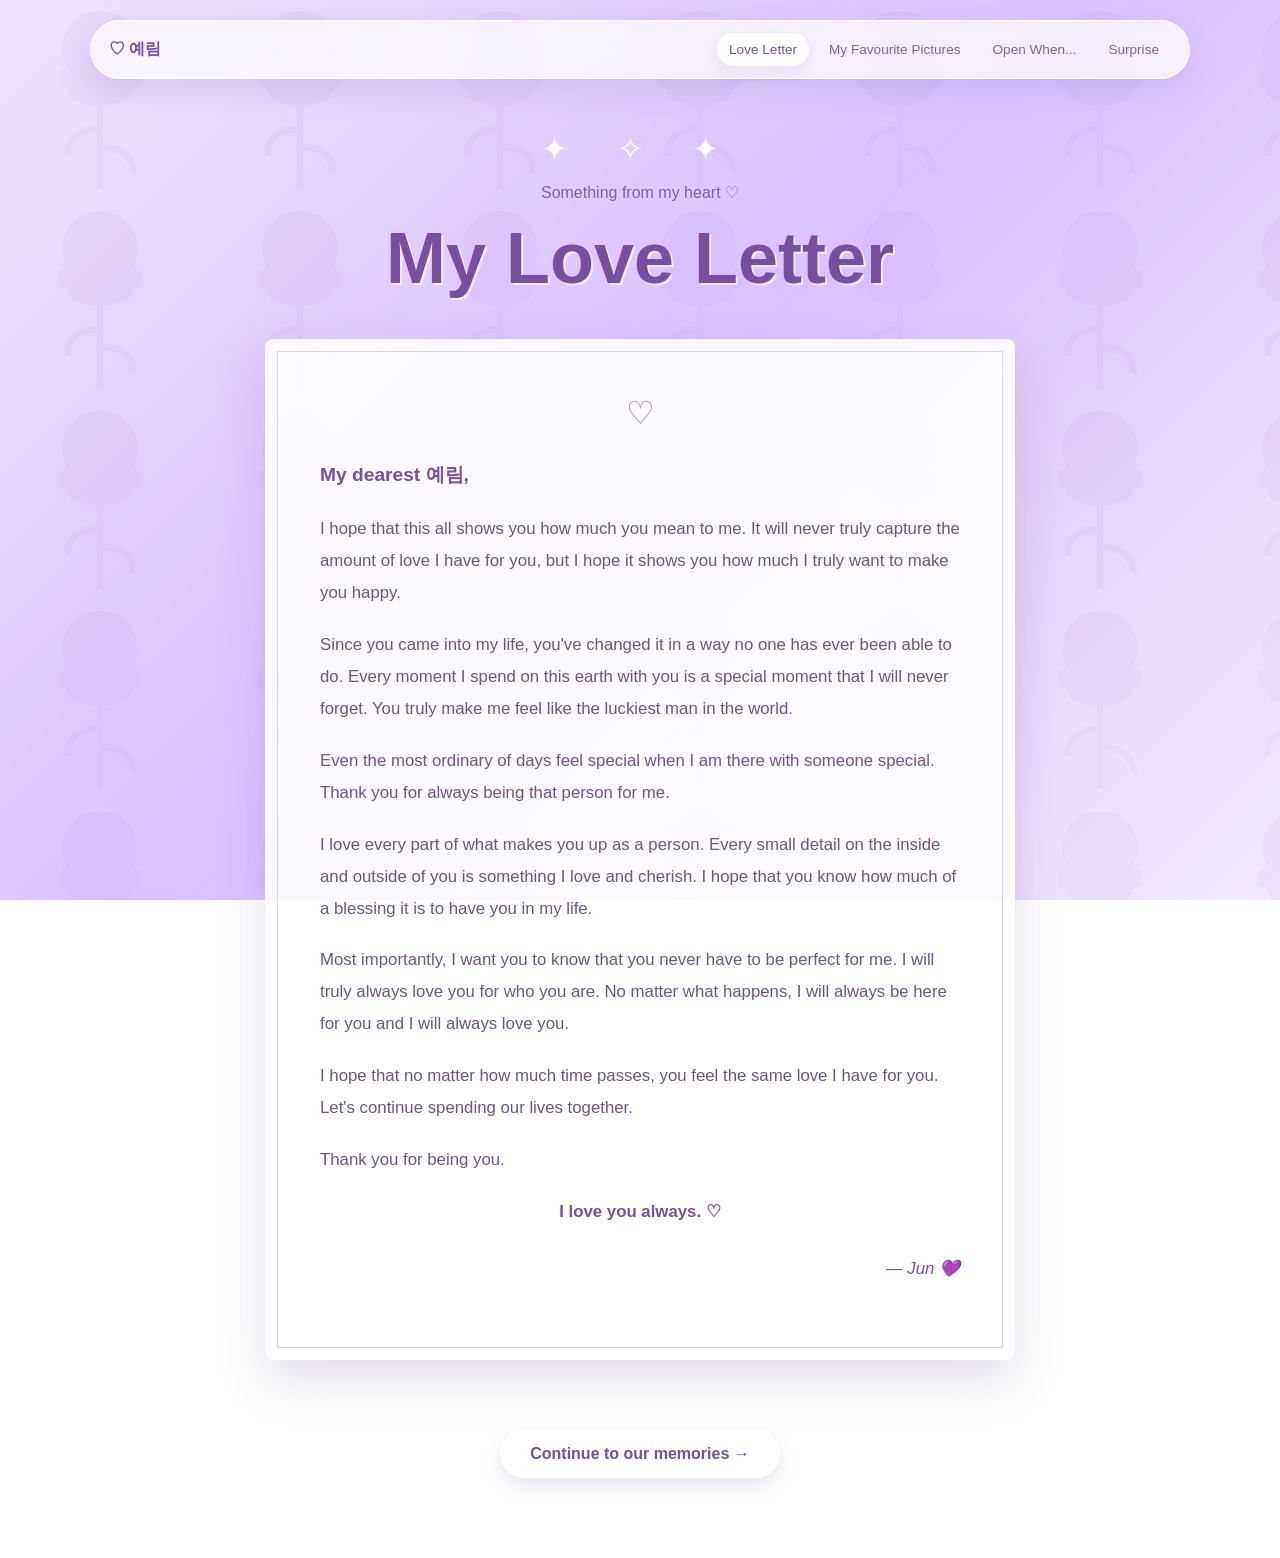
==== love-letter.html @ 1d1c4e1c "Add files via upload" ====
<!DOCTYPE html>
<html lang="en">

<head>
    <meta charset="UTF-8">
    <meta name="viewport" content="width=device-width, initial-scale=1.0">

    <title>Love Letter 💌</title>

    <link rel="stylesheet" href="style.css">
</head>

<body>

    <div class="floating-hearts">
        <span>♡</span>
        <span>♡</span>
        <span>♡</span>
        <span>♡</span>
        <span>♡</span>
        <span>♡</span>
    </div>

    <nav class="navbar">

        <a href="index.html" class="nav-logo">♡ 예림</a>

        <div class="nav-links">
            <a href="love-letter.html" class="active">Love Letter</a>
            <a href="pictures.html">My Favourite Pictures</a>
            <a href="open-when.html">Open When...</a>
            <a href="surprise.html">Surprise</a>
        </div>

    </nav>

    <main class="page">

        <div class="sparkles page-sparkles">✦ ✧ ✦</div>

        <p class="small-text">Something from my heart ♡</p>

        <h2>My Love Letter</h2>

        <div class="letter">

            <div class="letter-decoration">♡</div>

            <p class="letter-greeting">
                My dearest 예림,
            </p>

            <p>
                I hope that this all shows you how much you mean to me.
                It will never truly capture the amount of love I have for you,
                but I hope it shows you how much I truly want to make you happy.
            </p>

            <p>
                Since you came into my life, you've changed it in a way
                no one has ever been able to do. Every moment I spend on this 
                earth with you is a special moment that I will never forget. 
                You truly make me feel like the luckiest man in the world.
            </p>

            <p>
                Even the most ordinary of days feel special when I am there with someone special.
                Thank you for always being that person for me. 
            </p>

            <p>
                I love every part of what makes you up as a person.
                Every small detail on the inside and outside of you is something I love and cherish.
                I hope that you know how much of a blessing it is to have you in my life.

            <p>
                Most importantly, I want you to know that you never
                have to be perfect for me. I will truly always love you for who you are.
                No matter what happens, I will always be here for you and I will always love you.
                <strong></strong>
            </p>

            <p>
                I hope that no matter how much time passes, you feel 
                the same love I have for you. Let's continue spending our lives together.
            </p>

            <p>
                Thank you for being you.
            </p>

            <p class="letter-ending">
                I love you always. ♡
            </p>

            <p class="signature">
                — Jun 💜
            </p>

        </div>

        <a href="pictures.html" class="main-button">
            Continue to our memories →
        </a>

    </main>

    <script src="script.js"></script>

</body>
</html>
---- style.css ----
/* =========================================================
   GENERAL
========================================================= */

* {
    margin: 0;
    padding: 0;
    box-sizing: border-box;
}

html {
    scroll-behavior: smooth;
}

body {
    min-height: 100vh;

    font-family: "Arial", sans-serif;

    background:
        linear-gradient(
            135deg,
            #eee2ff,
            #d9c2ff,
            #f3e9ff
        );

    background-attachment: fixed;

    color: #5c4378;

    overflow-x: hidden;
}


/* =========================================================
   TULIP BACKGROUND PATTERN
========================================================= */

body::before {
    content: "";

    position: fixed;

    inset: 0;

    z-index: 0;

    pointer-events: none;

    opacity: 0.07;

    background-image: url("data:image/svg+xml,%3Csvg xmlns='http://www.w3.org/2000/svg' width='60' height='90' viewBox='0 0 60 90'%3E%3Cpath d='M30 5 C15 5 10 20 15 30 C10 32 8 40 15 40 C15 50 45 50 45 40 C52 40 50 32 45 30 C50 20 45 5 30 5 Z' fill='%23a980c5'/%3E%3Cline x1='30' y1='40' x2='30' y2='85' stroke='%23a980c5' stroke-width='3'/%3E%3Cpath d='M30 58 C20 58 15 63 15 70' stroke='%23a980c5' stroke-width='3' fill='none'/%3E%3Cpath d='M30 66 C40 66 45 71 45 78' stroke='%23a980c5' stroke-width='3' fill='none'/%3E%3C/svg%3E");

    background-repeat: repeat;

    background-size: 200px 200px;
}


/* =========================================================
   PAGE TRANSITIONS
========================================================= */

/* Fade in every top-level element except the navbar, so the
   nav bar stays visible the whole time */
body > *:not(.navbar) {
    opacity: 0;
    animation: fadeIn 0.5s ease forwards;
}

body.fade-out > *:not(.navbar) {
    animation: fadeOut 0.4s ease forwards;
}

@keyframes fadeIn {
    from { opacity: 0; }
    to { opacity: 1; }
}

@keyframes fadeOut {
    from { opacity: 1; }
    to { opacity: 0; }
}


/* =========================================================
   TYPOGRAPHY
========================================================= */

h1,
h2,
h3,
p {
    position: relative;
    z-index: 2;
}

h1 {
    font-size: clamp(3rem, 10vw, 6rem);

    color: #76509c;

    margin-bottom: 20px;

    text-shadow:
        3px 3px 0px #ffffffaa;
}

h2 {
    font-size: clamp(2.5rem, 7vw, 4.5rem);

    color: #76509c;

    margin-bottom: 20px;

    text-shadow:
        2px 2px 0px #ffffffaa;
}

h3 {
    color: #76509c;
}

.small-text {
    font-size: 1rem;

    margin-bottom: 15px;

    color: #80649c;
}

.subtitle {
    max-width: 500px;

    font-size: 1.2rem;

    line-height: 1.6;

    color: #6d5583;

    margin-bottom: 35px;
}

.page-subtitle {
    max-width: 650px;

    margin: 0 auto 40px;

    line-height: 1.7;

    font-size: 1.1rem;

    color: #6d5583;
}


/* =========================================================
   NAVIGATION
========================================================= */

.navbar {
    position: fixed;

    top: 20px;
    left: 50%;

    transform: translateX(-50%);

    width: calc(100% - 40px);

    max-width: 1100px;

    padding: 12px 18px;

    background: rgba(255, 255, 255, 0.72);

    backdrop-filter: blur(15px);

    -webkit-backdrop-filter: blur(15px);

    border: 1px solid rgba(255, 255, 255, 0.8);

    border-radius: 50px;

    box-shadow:
        0 10px 30px rgba(100, 60, 140, 0.12);

    display: flex;

    align-items: center;

    justify-content: space-between;

    z-index: 100;
}

.nav-logo {
    color: #76509c;

    text-decoration: none;

    font-weight: bold;

    white-space: nowrap;

    transition: 0.3s;
}

.nav-logo:hover {
    transform: scale(1.05);
}

.nav-links {
    display: flex;

    align-items: center;

    gap: 8px;
}

.nav-links a {
    text-decoration: none;

    color: #80649c;

    font-size: 0.85rem;

    padding: 9px 12px;

    border-radius: 30px;

    transition: all 0.3s ease;
}

.nav-links a:hover,
.nav-links a.active {
    background: #ffffff;

    color: #76509c;

    box-shadow:
        0 5px 15px rgba(100, 60, 140, 0.1);
}


/* =========================================================
   HERO / HOME
========================================================= */

.hero {
    min-height: 100vh;

    display: flex;

    flex-direction: column;

    justify-content: center;

    align-items: center;

    text-align: center;

    padding: 30px;

    position: relative;

    z-index: 2;
}


/* =========================================================
   BUTTONS
========================================================= */

button,
.main-button {
    border: none;

    padding: 15px 30px;

    border-radius: 50px;

    background: #ffffff;

    color: #76509c;

    font-size: 1rem;

    font-weight: bold;

    cursor: pointer;

    box-shadow:
        0 8px 20px rgba(100, 60, 140, 0.15);

    transition: all 0.3s ease;

    text-decoration: none;

    display: inline-block;
}

button:hover,
.main-button:hover {
    transform: translateY(-4px) scale(1.05);

    box-shadow:
        0 12px 25px rgba(100, 60, 140, 0.25);
}

.main-button {
    margin-top: 30px;
}


/* =========================================================
   SECRET MESSAGE
========================================================= */

.secret-message {
    margin-top: 25px;

    font-size: 1.3rem;

    opacity: 0;

    transform: translateY(10px);

    transition: all 0.5s ease;
}

.secret-message.show {
    opacity: 1;

    transform: translateY(0);
}


/* =========================================================
   HIDDEN ELEMENT
========================================================= */

.hidden {
    display: none !important;
}


/* =========================================================
   SPARKLES
========================================================= */

.sparkles {
    position: absolute;

    top: 12%;

    font-size: 2rem;

    color: #ffffff;

    letter-spacing: 20px;

    animation: sparkle 2s infinite alternate;

    pointer-events: none;
}

.page-sparkles {
    position: relative;

    top: auto;

    margin-bottom: 15px;
}

@keyframes sparkle {

    from {
        opacity: 0.4;

        transform: scale(0.9);
    }

    to {
        opacity: 1;

        transform: scale(1.1);
    }

}


/* =========================================================
   FLOATING HEARTS
========================================================= */

.floating-hearts {
    position: fixed;

    inset: 0;

    pointer-events: none;

    overflow: hidden;

    z-index: 0;
}

.floating-hearts span {
    position: absolute;

    bottom: -50px;

    color: rgba(255, 255, 255, 0.55);

    font-size: 25px;

    animation: floatHeart linear infinite;
}

.floating-hearts span:nth-child(1) {
    left: 10%;
    animation-duration: 12s;
    animation-delay: 1s;
}

.floating-hearts span:nth-child(2) {
    left: 25%;
    animation-duration: 15s;
    animation-delay: 4s;
}

.floating-hearts span:nth-child(3) {
    left: 45%;
    animation-duration: 11s;
    animation-delay: 2s;
}

.floating-hearts span:nth-child(4) {
    left: 65%;
    animation-duration: 14s;
    animation-delay: 5s;
}

.floating-hearts span:nth-child(5) {
    left: 80%;
    animation-duration: 13s;
    animation-delay: 3s;
}

.floating-hearts span:nth-child(6) {
    left: 90%;
    animation-duration: 16s;
    animation-delay: 7s;
}

@keyframes floatHeart {

    0% {
        transform:
            translateY(0)
            rotate(0deg);

        opacity: 0;
    }

    15% {
        opacity: 0.6;
    }

    100% {
        transform:
            translateY(-110vh)
            rotate(360deg);

        opacity: 0;
    }
}


/* =========================================================
   PAGE CONTAINER
========================================================= */

.page {
    min-height: 100vh;

    padding:
        130px
        30px
        80px;

    text-align: center;

    position: relative;

    z-index: 2;
}


/* =========================================================
   LOVE LETTER
========================================================= */

.letter {
    width: 100%;

    max-width: 750px;

    margin: 40px auto;

    padding: 55px;

    background:
        rgba(255, 255, 255, 0.88);

    border-radius: 8px;

    box-shadow:
        0 20px 50px rgba(100, 60, 140, 0.18);

    text-align: left;

    position: relative;

    animation: letterAppear 0.8s ease;
}

@keyframes letterAppear {

    from {
        opacity: 0;

        transform:
            translateY(30px);
    }

    to {
        opacity: 1;

        transform:
            translateY(0);
    }
}

.letter::before {
    content: "";

    position: absolute;

    inset: 12px;

    border: 1px solid #e2d2f1;

    pointer-events: none;
}

.letter-decoration {
    text-align: center;

    color: #a980c5;

    font-size: 2rem;

    margin-bottom: 25px;
}

.letter p {
    line-height: 1.9;

    font-size: 1.05rem;

    margin-bottom: 20px;

    color: #6d5583;
}

.letter-greeting {
    font-weight: bold;

    font-size: 1.2rem !important;

    color: #76509c !important;
}

.letter-ending {
    text-align: center;

    color: #76509c !important;

    font-weight: bold;
}

.signature {
    text-align: right;

    font-style: italic;

    color: #76509c !important;

    margin-top: 25px;
}


/* =========================================================
   PHOTO GALLERY
========================================================= */

.photo-grid {
    max-width: 1100px;

    margin: 0 auto 40px;

    display: grid;

    grid-template-columns:
        repeat(3, 1fr);

    gap: 35px;

    align-items: center;
}

.photo-card {
    background: #ffffff;

    padding: 12px 12px 20px;

    border-radius: 5px;

    box-shadow:
        0 15px 35px rgba(100, 60, 140, 0.16);

    transition:
        transform 0.35s ease,
        box-shadow 0.35s ease;

    cursor: pointer;
}

.photo-card:hover {
    transform:
        translateY(-10px)
        rotate(0deg)
        scale(1.03);

    box-shadow:
        0 25px 45px rgba(100, 60, 140, 0.22);
}

.photo-card img {
    width: 100%;

    aspect-ratio: 1 / 1;

    object-fit: cover;

    display: block;

    border-radius: 3px;
}

.photo-caption {
    padding: 15px 5px 0;
}

.photo-caption h3 {
    margin-bottom: 7px;

    font-size: 1.05rem;
}

.photo-caption p {
    font-size: 0.9rem;

    line-height: 1.5;

    color: #80649c;
}

.tilted-left {
    transform: rotate(-2deg);
}

.tilted-right {
    transform: rotate(2deg);
}


/* =========================================================
   IMAGE MODAL
========================================================= */

.image-modal {
    position: fixed;

    inset: 0;

    background: rgba(70, 40, 90, 0.75);

    backdrop-filter: blur(8px);

    display: none;

    align-items: center;

    justify-content: center;

    padding: 30px;

    z-index: 500;
}

.image-modal.show {
    display: flex;
}

.image-modal img {
    max-width: 90vw;

    max-height: 85vh;

    object-fit: contain;

    border-radius: 10px;

    box-shadow:
        0 20px 60px rgba(0, 0, 0, 0.3);

    animation: imageAppear 0.3s ease;
}

@keyframes imageAppear {

    from {
        transform: scale(0.85);

        opacity: 0;
    }

    to {
        transform: scale(1);

        opacity: 1;
    }
}

.close-modal {
    position: absolute;

    top: 25px;

    right: 30px;

    width: 45px;

    height: 45px;

    padding: 0;

    font-size: 2rem;

    line-height: 45px;
}


/* =========================================================
   OPEN WHEN
========================================================= */

.envelope-grid {
    max-width: 1000px;

    margin: 40px auto;

    display: grid;

    grid-template-columns:
        repeat(3, 1fr);

    gap: 25px;
}

.envelope {
    min-height: 190px;

    padding: 25px 20px;

    border-radius: 18px;

    display: flex;

    flex-direction: column;

    justify-content: center;

    align-items: center;

    gap: 15px;

    background:
        rgba(255, 255, 255, 0.85);

    border:
        1px solid rgba(255, 255, 255, 0.8);
}

.envelope-icon {
    font-size: 3rem;

    transition:
        transform 0.3s ease;
}

.envelope:hover .envelope-icon {
    transform:
        rotate(-8deg)
        scale(1.15);
}

.envelope span:last-child {
    color: #76509c;

    line-height: 1.4;
}


/* =========================================================
   LETTER POPUP
========================================================= */

.letter-modal {
    position: fixed;

    inset: 0;

    background:
        rgba(70, 40, 90, 0.65);

    backdrop-filter: blur(8px);

    display: none;

    align-items: center;

    justify-content: center;

    padding: 25px;

    z-index: 400;
}

.letter-modal.show {
    display: flex;
}

.letter-popup {
    width: 100%;

    max-width: 600px;

    background: #ffffff;

    border-radius: 15px;

    padding: 50px 45px;

    text-align: center;

    position: relative;

    box-shadow:
        0 25px 70px rgba(50, 20, 70, 0.3);

    animation: popupAppear 0.4s ease;
}

@keyframes popupAppear {

    from {
        opacity: 0;

        transform:
            scale(0.8)
            translateY(20px);
    }

    to {
        opacity: 1;

        transform:
            scale(1)
            translateY(0);
    }
}

.close-letter {
    position: absolute;

    top: 15px;

    right: 20px;

    width: 40px;

    height: 40px;

    padding: 0;

    font-size: 1.7rem;
}

.popup-heart {
    color: #a980c5;

    font-size: 3rem;

    margin-bottom: 10px;
}

.letter-popup h3 {
    font-size: 1.8rem;

    margin-bottom: 25px;
}

.letter-popup p {
    line-height: 1.8;

    font-size: 1.05rem;

    color: #6d5583;
}

.popup-signature {
    margin-top: 25px;

    color: #76509c;

    font-style: italic;
}


/* =========================================================
   SURPRISE PAGE
========================================================= */

.surprise-page {
    min-height: 100vh;

    padding:
        130px
        30px
        80px;

    display: flex;

    flex-direction: column;

    align-items: center;

    justify-content: center;

    text-align: center;

    position: relative;

    z-index: 2;
}

.surprise-intro {
    font-size: 1.2rem;

    margin-bottom: 35px;

    color: #6d5583;
}

.gift-button {
    width: 130px;

    height: 130px;

    border-radius: 30px;

    padding: 0;

    font-size: 4rem;

    animation:
        giftFloat 2s ease-in-out infinite;
}

.gift-button:hover {
    transform:
        translateY(-8px)
        scale(1.08);
}

@keyframes giftFloat {

    0%,
    100% {
        transform: translateY(0);
    }

    50% {
        transform: translateY(-10px);
    }
}

.click-text {
    margin-top: 20px;

    color: #80649c;

    font-size: 0.95rem;
}

.surprise-message {
    max-width: 650px;

    margin-top: 40px;

    padding: 45px 35px;

    background:
        rgba(255, 255, 255, 0.9);

    border-radius: 25px;

    box-shadow:
        0 25px 60px rgba(100, 60, 140, 0.2);

    animation:
        surpriseAppear 0.8s ease;
}

@keyframes surpriseAppear {

    from {
        opacity: 0;

        transform:
            scale(0.7)
            translateY(40px);
    }

    to {
        opacity: 1;

        transform:
            scale(1)
            translateY(0);
    }
}

.big-heart {
    font-size: 5rem;

    color: #a980c5;

    animation:
        heartbeat 1.4s infinite;
}

@keyframes heartbeat {

    0%,
    100% {
        transform: scale(1);
    }

    50% {
        transform: scale(1.15);
    }
}

.surprise-message h3 {
    font-size: 2.5rem;

    margin: 15px 0 20px;
}

.surprise-message p {
    line-height: 1.8;

    color: #6d5583;

    margin-bottom: 15px;
}

.final-message {
    color: #76509c !important;

    font-weight: bold;

    font-size: 1.2rem;
}

.infinite-love {
    font-size: 4rem;

    color: #a980c5;

    margin: 15px;
}

.surprise-message .signature {
    text-align: center;
}


/* =========================================================
   CONFETTI
========================================================= */

.confetti-piece {
    position: fixed;

    width: 10px;

    height: 10px;

    top: -20px;

    z-index: 1000;

    pointer-events: none;

    animation:
        confettiFall 3s linear forwards;
}

@keyframes confettiFall {

    0% {
        transform:
            translateY(0)
            rotate(0deg);

        opacity: 1;
    }

    100% {
        transform:
            translateY(110vh)
            rotate(720deg);

        opacity: 0;
    }
}


/* =========================================================
   MOBILE
========================================================= */

@media (max-width: 850px) {

    .navbar {
        width: calc(100% - 20px);

        border-radius: 20px;

        flex-direction: column;

        gap: 8px;

        padding: 12px;
    }

    .nav-links {
        width: 100%;

        justify-content: center;

        flex-wrap: wrap;
    }

    .nav-links a {
        font-size: 0.75rem;

        padding: 7px 9px;
    }

    .page {
        padding-top: 170px;
    }

    .surprise-page {
        padding-top: 170px;
    }

    .photo-grid {
        grid-template-columns:
            repeat(2, 1fr);

        gap: 20px;
    }

    .envelope-grid {
        grid-template-columns:
            repeat(2, 1fr);

        gap: 18px;
    }

    .letter {
        padding: 40px 25px;
    }
}


@media (max-width: 550px) {

    h1 {
        font-size: 3.2rem;
    }

    h2 {
        font-size: 2.6rem;
    }

    .subtitle {
        font-size: 1rem;
    }

    .photo-grid {
        grid-template-columns: 1fr;
    }

    .envelope-grid {
        grid-template-columns: 1fr;
    }

    .letter {
        padding: 35px 20px;
    }

    .letter p {
        font-size: 0.98rem;
    }

    .letter-popup {
        padding: 45px 25px;
    }

    .surprise-message {
        padding: 35px 22px;
    }

    .surprise-message h3 {
        font-size: 2rem;
    }
}
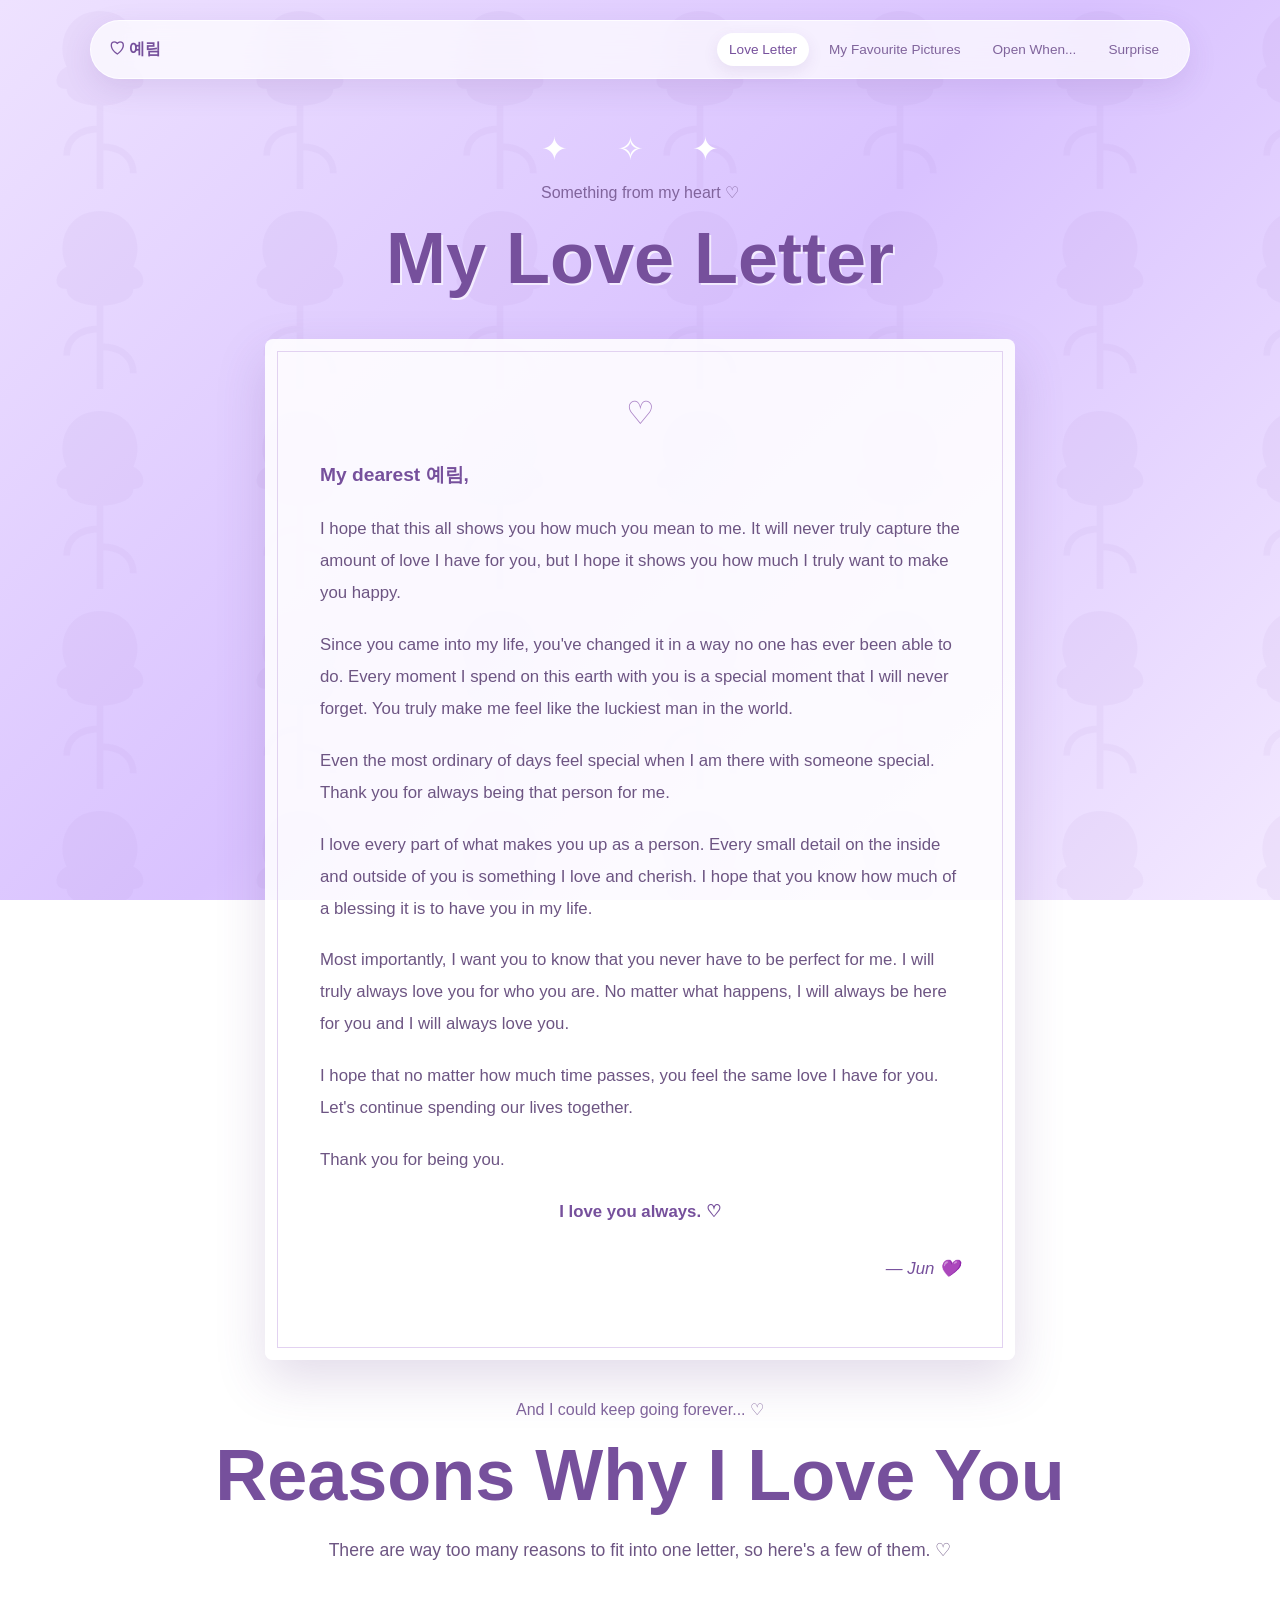
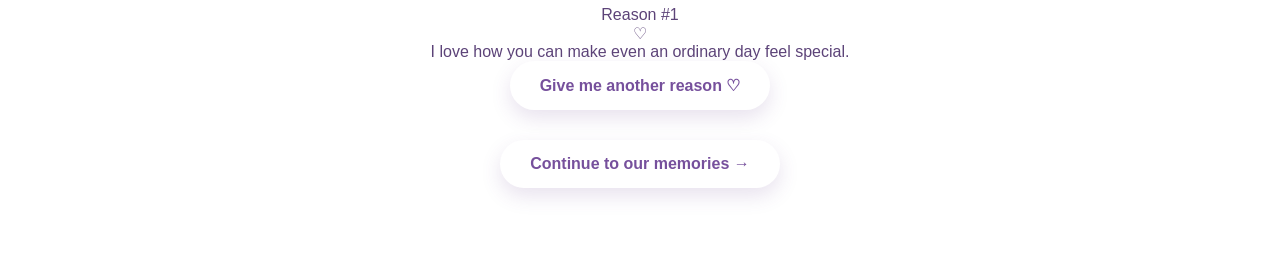
==== commit efe5e7b7: "Update love-letter.html" ====
--- a/love-letter.html
+++ b/love-letter.html
@@ -72,6 +72,7 @@
                 I love every part of what makes you up as a person.
                 Every small detail on the inside and outside of you is something I love and cherish.
                 I hope that you know how much of a blessing it is to have you in my life.
+            </p>
 
             <p>
                 Most importantly, I want you to know that you never
@@ -99,6 +100,52 @@
 
         </div>
 
+
+        <!-- =====================================================
+             REASONS WHY I LOVE YOU
+        ====================================================== -->
+
+        <section class="reasons-section">
+
+            <p class="small-text">
+                And I could keep going forever... ♡
+            </p>
+
+            <h2>
+                Reasons Why I Love You
+            </h2>
+
+            <p class="page-subtitle">
+                There are way too many reasons to fit into one letter,
+                so here's a few of them. ♡
+            </p>
+
+
+            <div class="reason-card">
+
+                <div class="reason-number" id="reasonNumber">
+                    Reason #1
+                </div>
+
+                <div class="reason-heart">
+                    ♡
+                </div>
+
+                <p id="reasonText" class="reason-text">
+                    I love how you can make even an ordinary day feel special.
+                </p>
+
+                <button id="reasonButton">
+                    Give me another reason ♡
+                </button>
+
+            </div>
+
+        </section>
+
+
+        <!-- Continue to pictures -->
+
         <a href="pictures.html" class="main-button">
             Continue to our memories →
         </a>
@@ -108,4 +155,4 @@
     <script src="script.js"></script>
 
 </body>
-</html>+</html>
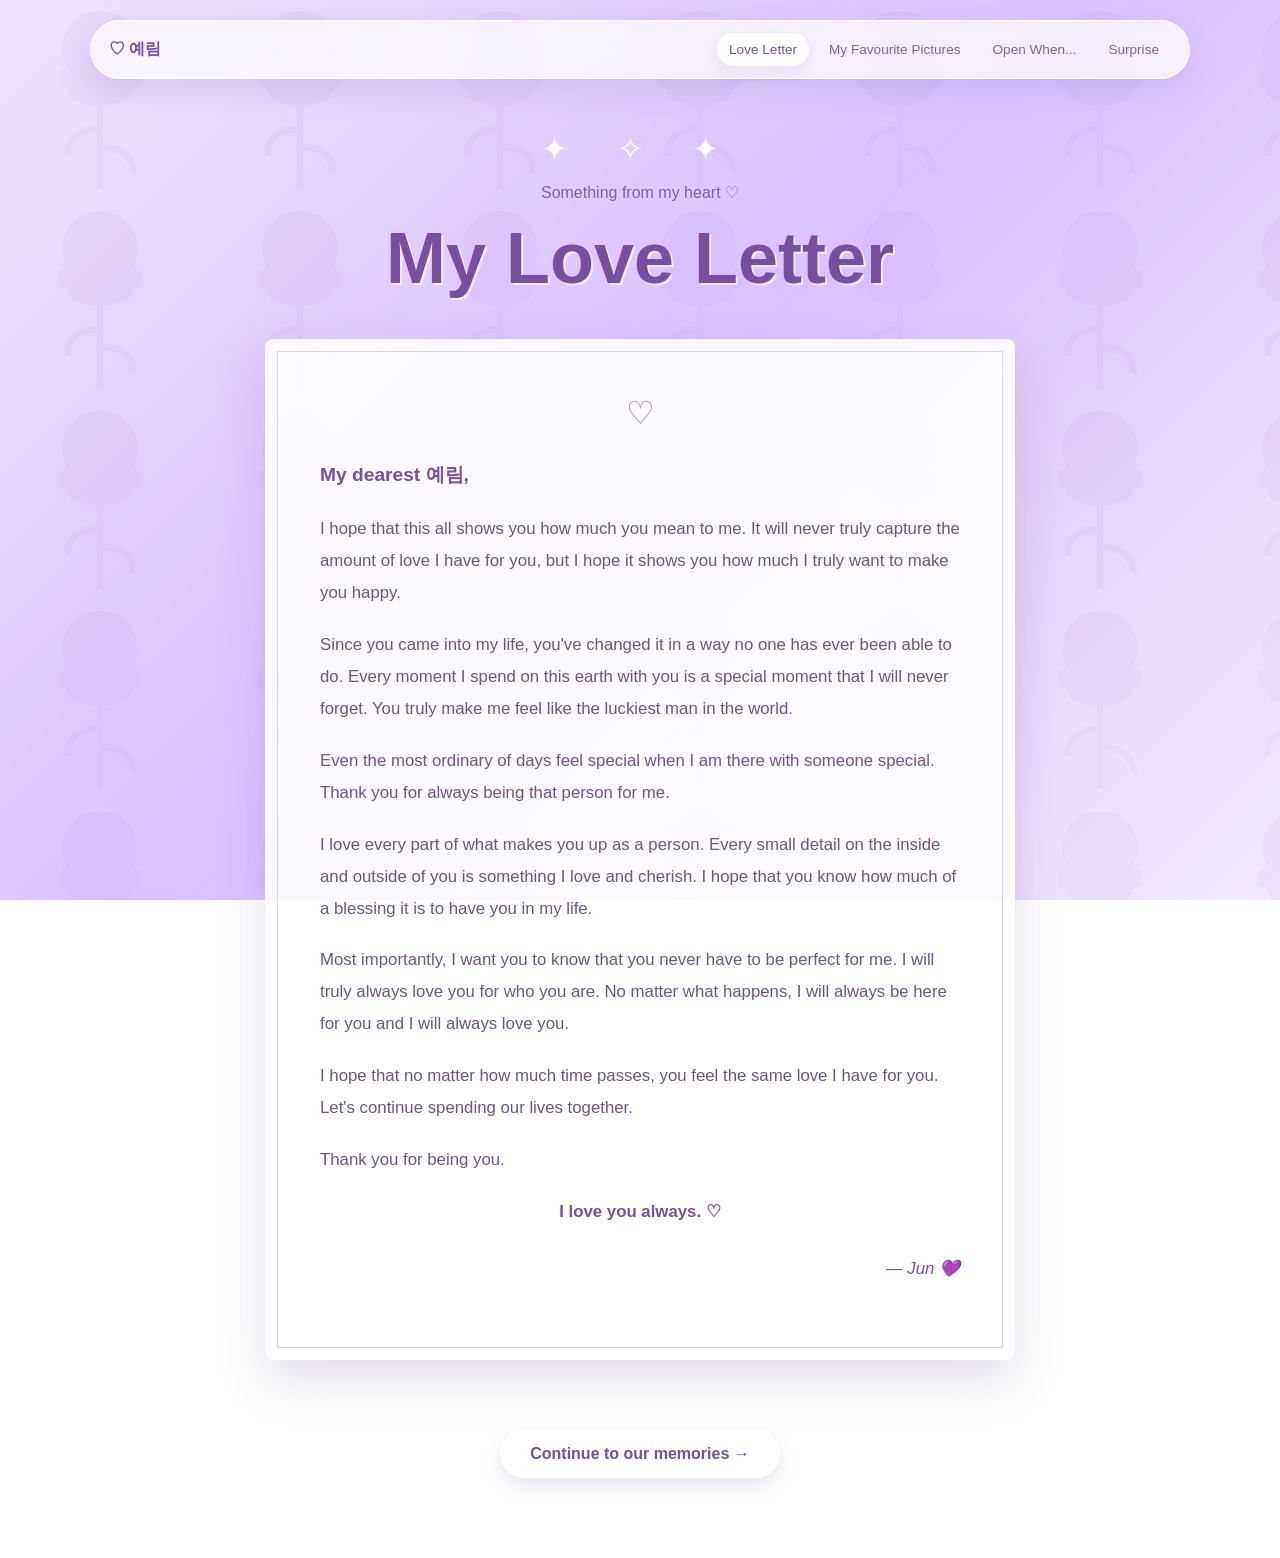
==== commit 12c8b542: "Update love-letter.html" ====
--- a/love-letter.html
+++ b/love-letter.html
@@ -72,7 +72,6 @@
                 I love every part of what makes you up as a person.
                 Every small detail on the inside and outside of you is something I love and cherish.
                 I hope that you know how much of a blessing it is to have you in my life.
-            </p>
 
             <p>
                 Most importantly, I want you to know that you never
@@ -100,52 +99,6 @@
 
         </div>
 
-
-        <!-- =====================================================
-             REASONS WHY I LOVE YOU
-        ====================================================== -->
-
-        <section class="reasons-section">
-
-            <p class="small-text">
-                And I could keep going forever... ♡
-            </p>
-
-            <h2>
-                Reasons Why I Love You
-            </h2>
-
-            <p class="page-subtitle">
-                There are way too many reasons to fit into one letter,
-                so here's a few of them. ♡
-            </p>
-
-
-            <div class="reason-card">
-
-                <div class="reason-number" id="reasonNumber">
-                    Reason #1
-                </div>
-
-                <div class="reason-heart">
-                    ♡
-                </div>
-
-                <p id="reasonText" class="reason-text">
-                    I love how you can make even an ordinary day feel special.
-                </p>
-
-                <button id="reasonButton">
-                    Give me another reason ♡
-                </button>
-
-            </div>
-
-        </section>
-
-
-        <!-- Continue to pictures -->
-
         <a href="pictures.html" class="main-button">
             Continue to our memories →
         </a>
--- a/style.css
+++ b/style.css
@@ -1254,4 +1254,283 @@
     .surprise-message h3 {
         font-size: 2rem;
     }
-}+/* =========================================================
+   REASONS WHY I LOVE YOU
+========================================================= */
+
+.reasons-section {
+    width: 100%;
+    max-width: 850px;
+
+    margin: 80px auto 60px;
+
+    text-align: center;
+}
+
+
+/* ---------- Reason Card ---------- */
+
+.reason-card {
+    width: 100%;
+    max-width: 650px;
+
+    min-height: 330px;
+
+    margin: 40px auto 0;
+
+    padding: 45px 35px;
+
+    background: rgba(255, 255, 255, 0.88);
+
+    border-radius: 25px;
+
+    box-shadow:
+        0 20px 50px rgba(100, 60, 140, 0.16);
+
+    display: flex;
+
+    flex-direction: column;
+
+    align-items: center;
+
+    justify-content: center;
+
+    position: relative;
+
+    overflow: hidden;
+
+    transition:
+        transform 0.3s ease,
+        box-shadow 0.3s ease;
+}
+
+
+/* ---------- Card Hover ---------- */
+
+.reason-card:hover {
+    transform: translateY(-5px);
+
+    box-shadow:
+        0 25px 55px rgba(100, 60, 140, 0.22);
+}
+
+
+/* ---------- Decorative Hearts ---------- */
+
+.reason-card::before {
+    content: "♡";
+
+    position: absolute;
+
+    top: -30px;
+    left: -20px;
+
+    font-size: 130px;
+
+    color: rgba(169, 128, 197, 0.08);
+
+    transform: rotate(-15deg);
+
+    pointer-events: none;
+}
+
+
+.reason-card::after {
+    content: "♡";
+
+    position: absolute;
+
+    bottom: -45px;
+    right: -15px;
+
+    font-size: 150px;
+
+    color: rgba(169, 128, 197, 0.08);
+
+    transform: rotate(15deg);
+
+    pointer-events: none;
+}
+
+
+/* ---------- Reason Number ---------- */
+
+.reason-number {
+    font-size: 0.95rem;
+
+    color: #80649c;
+
+    margin-bottom: 8px;
+
+    position: relative;
+
+    z-index: 2;
+}
+
+
+/* ---------- Heart ---------- */
+
+.reason-heart {
+    font-size: 3rem;
+
+    color: #a980c5;
+
+    margin-bottom: 15px;
+
+    position: relative;
+
+    z-index: 2;
+
+    animation: reasonHeart 2s ease-in-out infinite;
+}
+
+
+@keyframes reasonHeart {
+
+    0%,
+    100% {
+        transform: scale(1);
+    }
+
+    50% {
+        transform: scale(1.12);
+    }
+
+}
+
+
+/* ---------- Reason Text ---------- */
+
+.reason-text {
+    width: 100%;
+
+    max-width: 520px;
+
+    min-height: 80px;
+
+    display: flex;
+
+    align-items: center;
+
+    justify-content: center;
+
+    text-align: center;
+
+    font-size: 1.2rem;
+
+    line-height: 1.7;
+
+    color: #6d5583;
+
+    margin-bottom: 25px;
+
+    position: relative;
+
+    z-index: 2;
+}
+
+
+/* ---------- Reason Change Animation ---------- */
+
+.reason-text.reason-changing {
+    animation: reasonChange 0.5s ease;
+}
+
+
+@keyframes reasonChange {
+
+    0% {
+        opacity: 0;
+
+        transform: translateY(12px);
+    }
+
+    100% {
+        opacity: 1;
+
+        transform: translateY(0);
+    }
+
+}
+
+
+/* ---------- Reason Button ---------- */
+
+#reasonButton {
+    position: relative;
+
+    z-index: 2;
+
+    border: none;
+
+    padding: 15px 30px;
+
+    border-radius: 50px;
+
+    background: #ffffff;
+
+    color: #76509c;
+
+    font-size: 1rem;
+
+    font-weight: bold;
+
+    cursor: pointer;
+
+    box-shadow:
+        0 8px 20px rgba(100, 60, 140, 0.15);
+
+    transition: all 0.3s ease;
+}
+
+
+#reasonButton:hover {
+    transform: translateY(-4px) scale(1.05);
+
+    box-shadow:
+        0 12px 25px rgba(100, 60, 140, 0.25);
+}
+
+
+#reasonButton:active {
+    transform: translateY(0) scale(0.98);
+}
+
+
+/* ---------- Mobile ---------- */
+
+@media (max-width: 600px) {
+
+    .reasons-section {
+        margin-top: 60px;
+
+        padding: 0 15px;
+    }
+
+    .reason-card {
+        min-height: 350px;
+
+        padding: 35px 20px;
+
+        border-radius: 22px;
+    }
+
+    .reason-heart {
+        font-size: 2.5rem;
+    }
+
+    .reason-text {
+        font-size: 1.05rem;
+
+        line-height: 1.6;
+    }
+
+    #reasonButton {
+        padding: 13px 22px;
+
+        font-size: 0.95rem;
+    }
+
+}
+   
+}
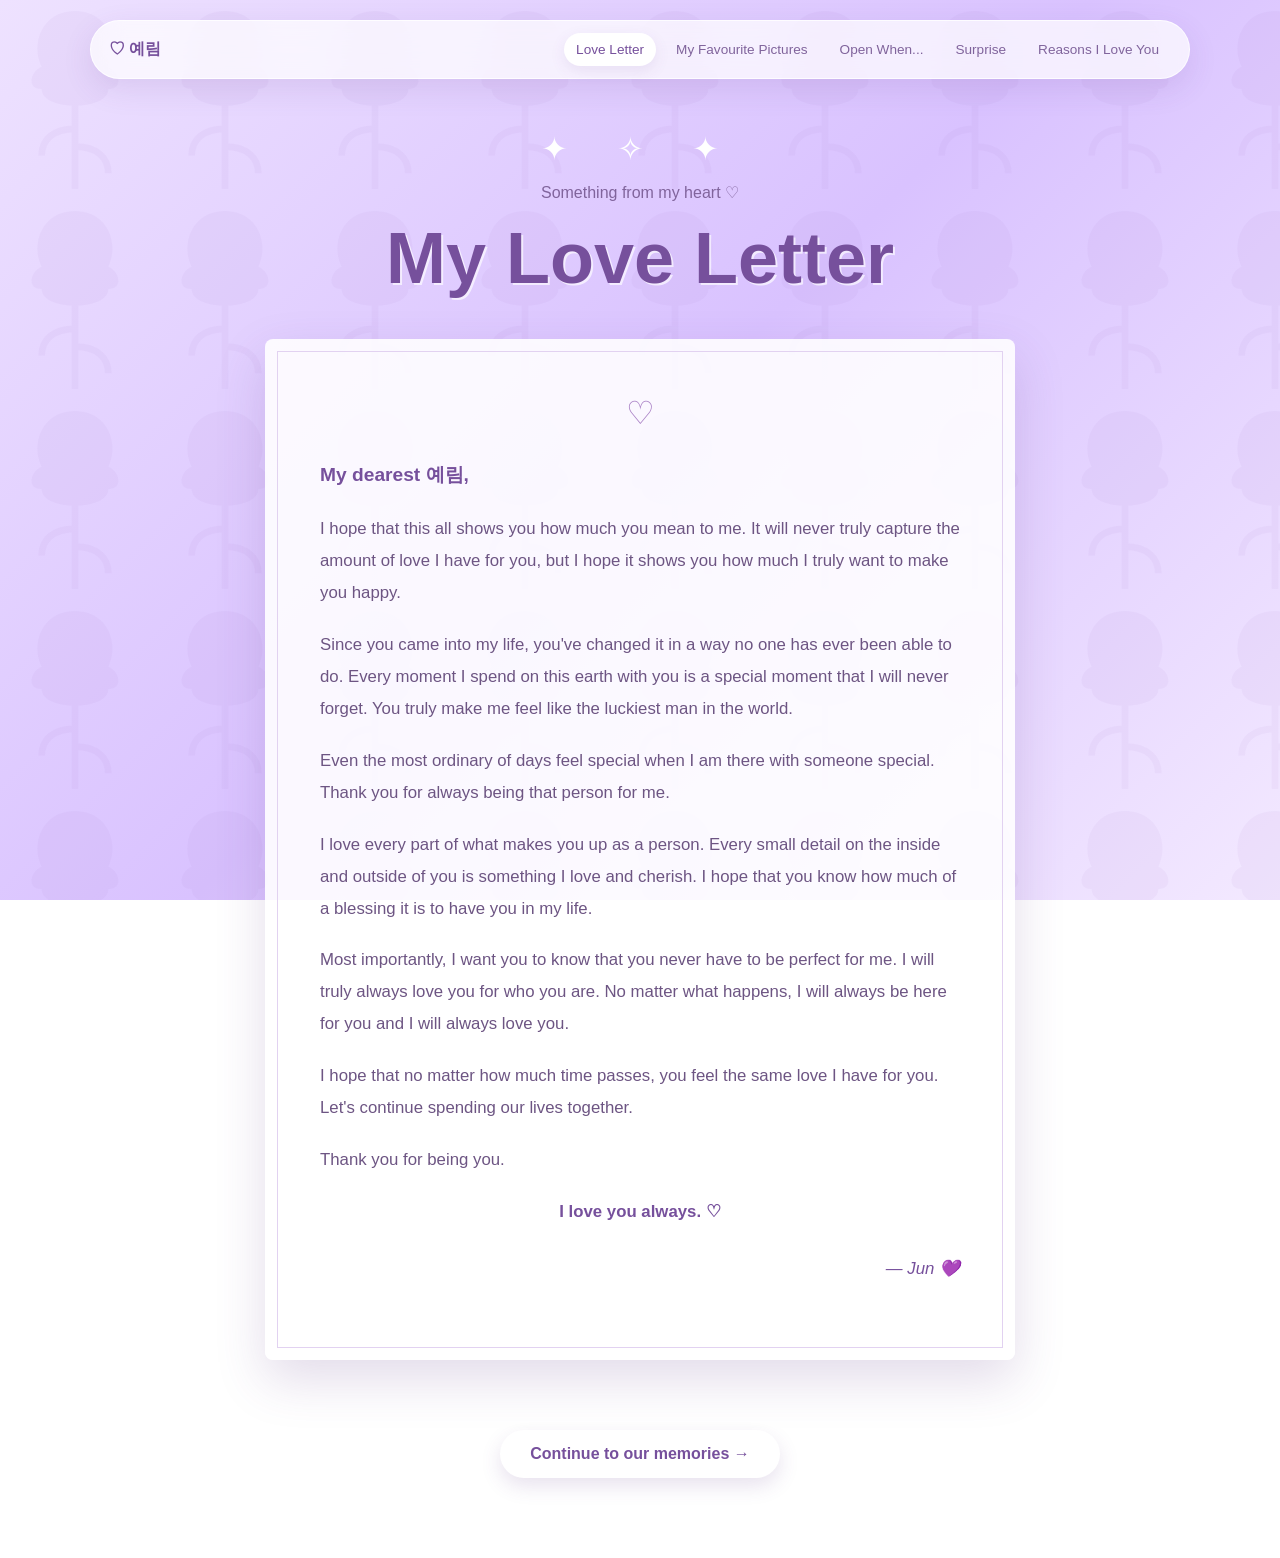
==== commit 6a5d6c88: "Update love-letter.html" ====
--- a/love-letter.html
+++ b/love-letter.html
@@ -30,6 +30,7 @@
             <a href="pictures.html">My Favourite Pictures</a>
             <a href="open-when.html">Open When...</a>
             <a href="surprise.html">Surprise</a>
+            <a href="reasons.html">Reasons I Love You</a>
         </div>
 
     </nav>
--- a/style.css
+++ b/style.css
@@ -34,6 +34,73 @@
 
 
 /* =========================================================
+   REASONS PAGE
+========================================================= */
+
+.reason-box {
+    max-width: 600px;
+
+    min-height: 130px;
+
+    margin: 30px auto 15px;
+
+    padding: 40px 45px;
+
+    display: flex;
+
+    align-items: center;
+
+    justify-content: center;
+
+    background: rgba(255, 255, 255, 0.88);
+
+    border-radius: 20px;
+
+    box-shadow:
+        0 20px 50px rgba(100, 60, 140, 0.18);
+}
+
+.reason-text {
+    font-size: 1.25rem;
+
+    line-height: 1.7;
+
+    color: #6d5583;
+}
+
+.reason-text.pop {
+    animation: reasonPop 0.4s ease;
+}
+
+@keyframes reasonPop {
+
+    from {
+        opacity: 0;
+
+        transform:
+            translateY(8px)
+            scale(0.97);
+    }
+
+    to {
+        opacity: 1;
+
+        transform:
+            translateY(0)
+            scale(1);
+    }
+}
+
+.reason-counter {
+    margin-top: 5px;
+
+    font-size: 0.85rem;
+
+    color: #9a7fb5;
+}
+
+
+/* =========================================================
    TULIP BACKGROUND PATTERN
 ========================================================= */
 
@@ -54,7 +121,7 @@
 
     background-repeat: repeat;
 
-    background-size: 200px 200px;
+    background-size: 150px 200px;
 }
 
 
@@ -1254,283 +1321,4 @@
     .surprise-message h3 {
         font-size: 2rem;
     }
-/* =========================================================
-   REASONS WHY I LOVE YOU
-========================================================= */
-
-.reasons-section {
-    width: 100%;
-    max-width: 850px;
-
-    margin: 80px auto 60px;
-
-    text-align: center;
-}
-
-
-/* ---------- Reason Card ---------- */
-
-.reason-card {
-    width: 100%;
-    max-width: 650px;
-
-    min-height: 330px;
-
-    margin: 40px auto 0;
-
-    padding: 45px 35px;
-
-    background: rgba(255, 255, 255, 0.88);
-
-    border-radius: 25px;
-
-    box-shadow:
-        0 20px 50px rgba(100, 60, 140, 0.16);
-
-    display: flex;
-
-    flex-direction: column;
-
-    align-items: center;
-
-    justify-content: center;
-
-    position: relative;
-
-    overflow: hidden;
-
-    transition:
-        transform 0.3s ease,
-        box-shadow 0.3s ease;
-}
-
-
-/* ---------- Card Hover ---------- */
-
-.reason-card:hover {
-    transform: translateY(-5px);
-
-    box-shadow:
-        0 25px 55px rgba(100, 60, 140, 0.22);
-}
-
-
-/* ---------- Decorative Hearts ---------- */
-
-.reason-card::before {
-    content: "♡";
-
-    position: absolute;
-
-    top: -30px;
-    left: -20px;
-
-    font-size: 130px;
-
-    color: rgba(169, 128, 197, 0.08);
-
-    transform: rotate(-15deg);
-
-    pointer-events: none;
-}
-
-
-.reason-card::after {
-    content: "♡";
-
-    position: absolute;
-
-    bottom: -45px;
-    right: -15px;
-
-    font-size: 150px;
-
-    color: rgba(169, 128, 197, 0.08);
-
-    transform: rotate(15deg);
-
-    pointer-events: none;
-}
-
-
-/* ---------- Reason Number ---------- */
-
-.reason-number {
-    font-size: 0.95rem;
-
-    color: #80649c;
-
-    margin-bottom: 8px;
-
-    position: relative;
-
-    z-index: 2;
-}
-
-
-/* ---------- Heart ---------- */
-
-.reason-heart {
-    font-size: 3rem;
-
-    color: #a980c5;
-
-    margin-bottom: 15px;
-
-    position: relative;
-
-    z-index: 2;
-
-    animation: reasonHeart 2s ease-in-out infinite;
-}
-
-
-@keyframes reasonHeart {
-
-    0%,
-    100% {
-        transform: scale(1);
-    }
-
-    50% {
-        transform: scale(1.12);
-    }
-
-}
-
-
-/* ---------- Reason Text ---------- */
-
-.reason-text {
-    width: 100%;
-
-    max-width: 520px;
-
-    min-height: 80px;
-
-    display: flex;
-
-    align-items: center;
-
-    justify-content: center;
-
-    text-align: center;
-
-    font-size: 1.2rem;
-
-    line-height: 1.7;
-
-    color: #6d5583;
-
-    margin-bottom: 25px;
-
-    position: relative;
-
-    z-index: 2;
-}
-
-
-/* ---------- Reason Change Animation ---------- */
-
-.reason-text.reason-changing {
-    animation: reasonChange 0.5s ease;
-}
-
-
-@keyframes reasonChange {
-
-    0% {
-        opacity: 0;
-
-        transform: translateY(12px);
-    }
-
-    100% {
-        opacity: 1;
-
-        transform: translateY(0);
-    }
-
-}
-
-
-/* ---------- Reason Button ---------- */
-
-#reasonButton {
-    position: relative;
-
-    z-index: 2;
-
-    border: none;
-
-    padding: 15px 30px;
-
-    border-radius: 50px;
-
-    background: #ffffff;
-
-    color: #76509c;
-
-    font-size: 1rem;
-
-    font-weight: bold;
-
-    cursor: pointer;
-
-    box-shadow:
-        0 8px 20px rgba(100, 60, 140, 0.15);
-
-    transition: all 0.3s ease;
-}
-
-
-#reasonButton:hover {
-    transform: translateY(-4px) scale(1.05);
-
-    box-shadow:
-        0 12px 25px rgba(100, 60, 140, 0.25);
-}
-
-
-#reasonButton:active {
-    transform: translateY(0) scale(0.98);
-}
-
-
-/* ---------- Mobile ---------- */
-
-@media (max-width: 600px) {
-
-    .reasons-section {
-        margin-top: 60px;
-
-        padding: 0 15px;
-    }
-
-    .reason-card {
-        min-height: 350px;
-
-        padding: 35px 20px;
-
-        border-radius: 22px;
-    }
-
-    .reason-heart {
-        font-size: 2.5rem;
-    }
-
-    .reason-text {
-        font-size: 1.05rem;
-
-        line-height: 1.6;
-    }
-
-    #reasonButton {
-        padding: 13px 22px;
-
-        font-size: 0.95rem;
-    }
-
-}
-   
-}
+}
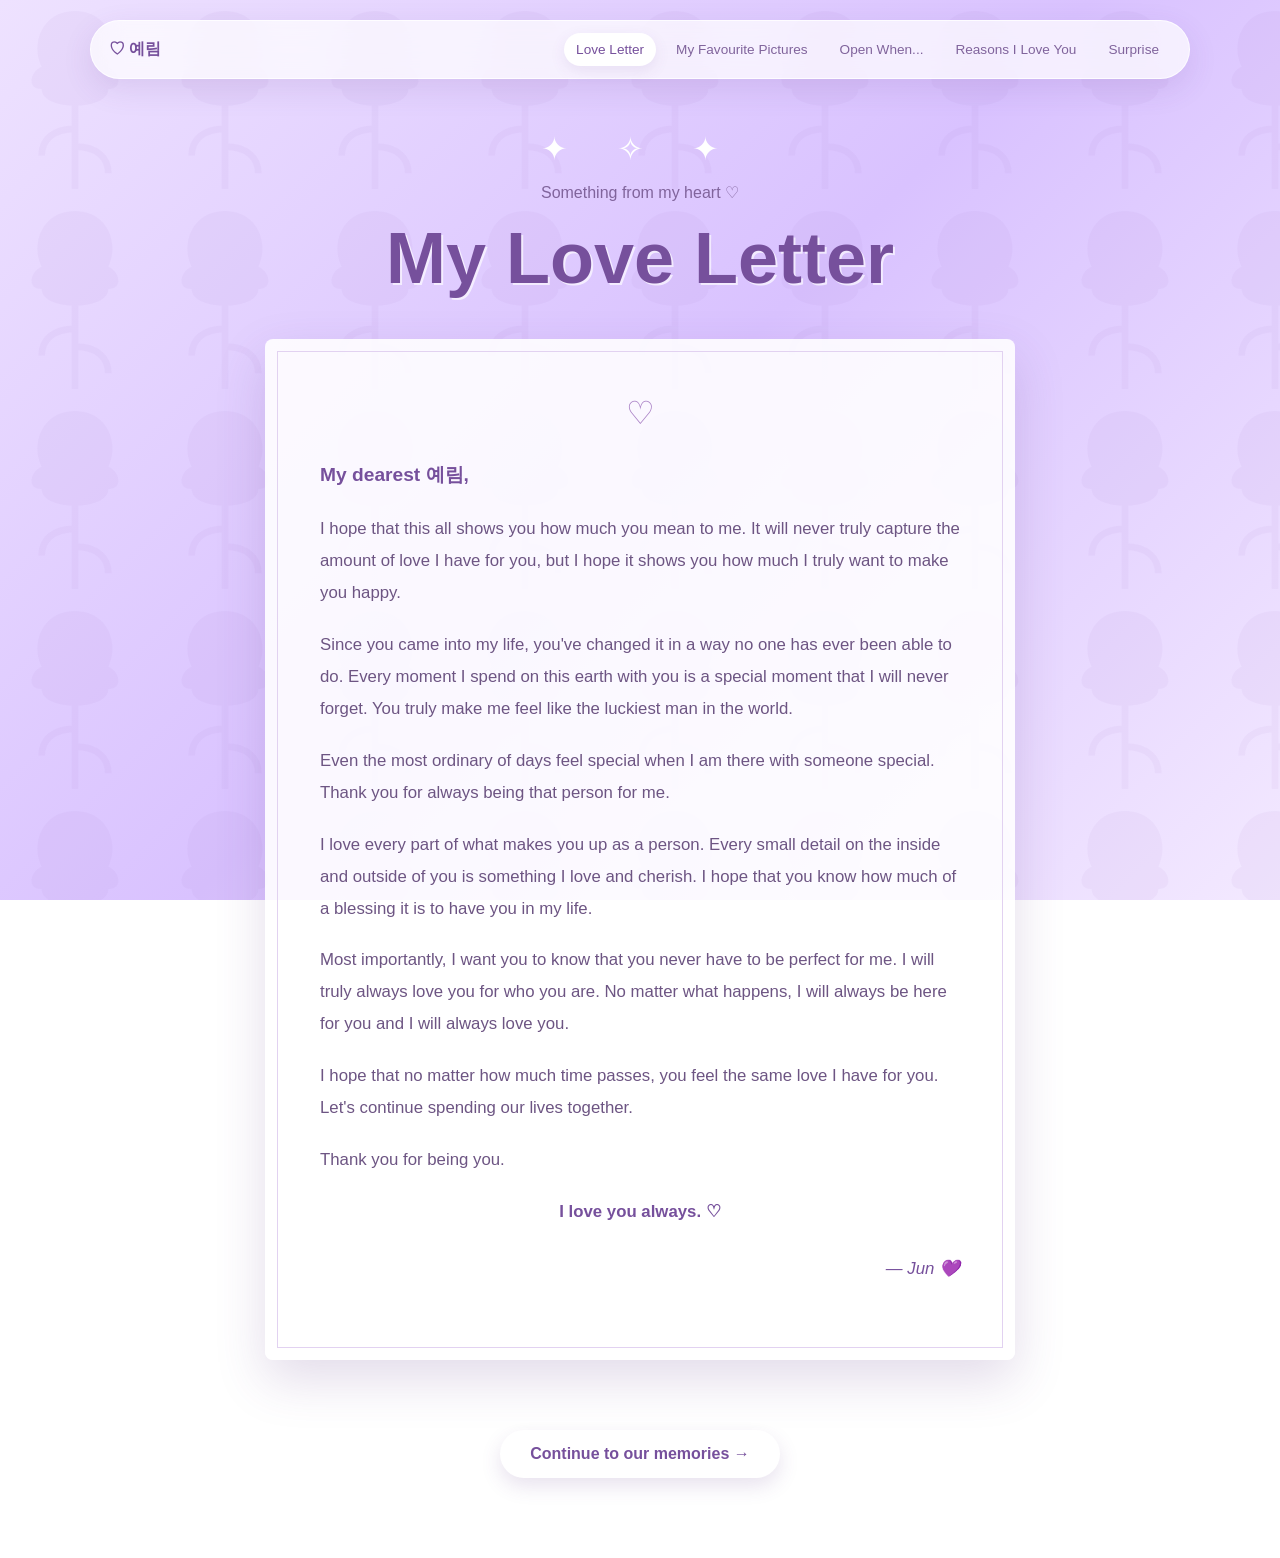
==== commit ab27f7de: "Update love-letter.html" ====
--- a/love-letter.html
+++ b/love-letter.html
@@ -29,8 +29,8 @@
             <a href="love-letter.html" class="active">Love Letter</a>
             <a href="pictures.html">My Favourite Pictures</a>
             <a href="open-when.html">Open When...</a>
+            <a href="reasons.html">Reasons I Love You</a>
             <a href="surprise.html">Surprise</a>
-            <a href="reasons.html">Reasons I Love You</a>
         </div>
 
     </nav>
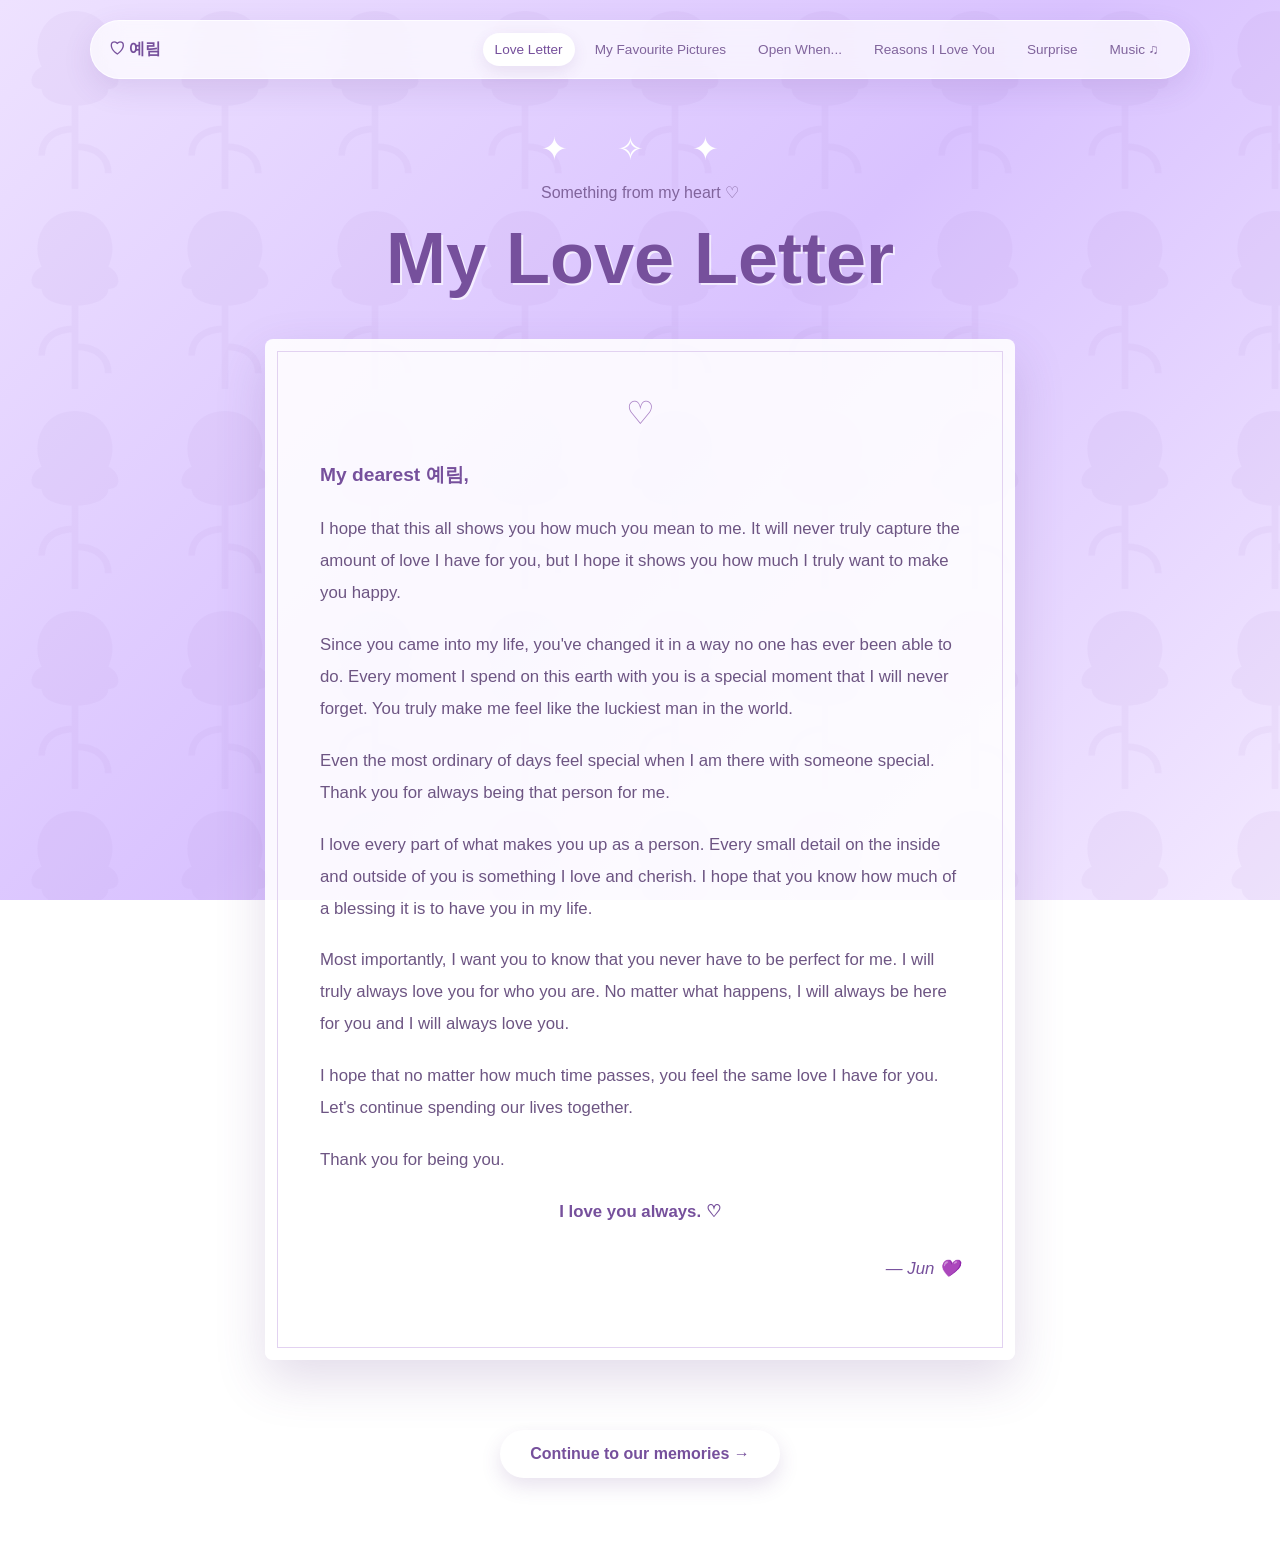
==== commit f1e8f731: "Add music link to navigation in love-letter.html Added a new link to the music page in the navigatio" ====
--- a/love-letter.html
+++ b/love-letter.html
@@ -31,6 +31,7 @@
             <a href="open-when.html">Open When...</a>
             <a href="reasons.html">Reasons I Love You</a>
             <a href="surprise.html">Surprise</a>
+            <a href="music.html">Music ♫</a>
         </div>
 
     </nav>
--- a/style.css
+++ b/style.css
@@ -1321,4 +1321,286 @@
     .surprise-message h3 {
         font-size: 2rem;
     }
-}
+
+/* =========================================================
+   MUSIC PLAYER — DREAMY PURPLE GLASS STYLE
+========================================================= */
+
+.music-home {
+    min-height: 100vh;
+    background:
+        radial-gradient(ellipse at 15% 20%, rgba(190, 145, 255, 0.48), transparent 45%),
+        radial-gradient(ellipse at 85% 70%, rgba(255, 160, 210, 0.32), transparent 40%),
+        linear-gradient(135deg, #eee2ff, #d9c2ff, #f3e9ff);
+}
+
+.music-page {
+    position: relative;
+    z-index: 1;
+    min-height: calc(100vh - 80px);
+    padding: 35px 18px 60px;
+    display: flex;
+    flex-direction: column;
+    align-items: center;
+    justify-content: center;
+}
+
+.music-intro {
+    color: #76509c;
+    letter-spacing: 2px;
+    font-size: 0.9rem;
+    margin: 0 0 18px;
+    text-align: center;
+}
+
+.music-player {
+    width: 100%;
+    max-width: 410px;
+    padding: 25px;
+    border: 1px solid rgba(255, 255, 255, 0.65);
+    border-radius: 30px;
+    background: rgba(255, 255, 255, 0.22);
+    backdrop-filter: blur(24px);
+    -webkit-backdrop-filter: blur(24px);
+    box-shadow:
+        0 25px 70px rgba(81, 48, 124, 0.2),
+        inset 0 1px 0 rgba(255, 255, 255, 0.5);
+    color: #fff;
+}
+
+.player-top {
+    display: flex;
+    justify-content: space-between;
+    align-items: center;
+    gap: 10px;
+    margin-bottom: 22px;
+    color: #fff;
+    font-size: 0.75rem;
+}
+
+#playingIndicator {
+    font-size: 0.6rem;
+    letter-spacing: 1px;
+    text-align: right;
+}
+
+.album-frame {
+    width: 100%;
+    aspect-ratio: 1 / 1;
+    position: relative;
+    overflow: hidden;
+    border-radius: 22px;
+    background: rgba(255, 255, 255, 0.18);
+    box-shadow: 0 12px 30px rgba(53, 31, 85, 0.2);
+}
+
+.album-frame img {
+    display: block;
+    width: 100%;
+    height: 100%;
+    object-fit: cover;
+    transition: opacity 0.25s ease;
+}
+
+.favourite-button {
+    position: absolute;
+    right: 13px;
+    bottom: 13px;
+    width: 38px;
+    height: 38px;
+    border: 1px solid rgba(255, 255, 255, 0.4);
+    border-radius: 50%;
+    background: rgba(68, 42, 100, 0.4);
+    color: white;
+    font-size: 1.35rem;
+    cursor: pointer;
+    backdrop-filter: blur(10px);
+}
+
+.favourite-button.is-favourite {
+    color: #ff8db9;
+    background: rgba(255, 255, 255, 0.3);
+}
+
+.track-info {
+    text-align: center;
+    margin: 22px 0;
+}
+
+.track-info h1 {
+    margin: 0 0 6px;
+    color: #fff;
+    font-size: 1.4rem;
+    overflow-wrap: anywhere;
+    text-shadow: 0 2px 10px rgba(70, 40, 100, 0.2);
+}
+
+.track-info p {
+    margin: 0;
+    color: rgba(255, 255, 255, 0.85);
+    font-size: 0.9rem;
+}
+
+.progress-section {
+    margin-top: 18px;
+}
+
+#progressBar {
+    width: 100%;
+    height: 5px;
+    display: block;
+    accent-color: #fff;
+    cursor: pointer;
+}
+
+.time-labels {
+    display: flex;
+    justify-content: space-between;
+    margin-top: 8px;
+    font-size: 0.7rem;
+    color: rgba(255, 255, 255, 0.85);
+    font-variant-numeric: tabular-nums;
+}
+
+.playback-controls {
+    display: flex;
+    align-items: center;
+    justify-content: space-between;
+    gap: 8px;
+    margin: 22px 0 25px;
+}
+
+.playback-controls button {
+    width: 36px;
+    height: 40px;
+    padding: 0;
+    border: 0;
+    border-radius: 50%;
+    background: transparent;
+    color: #fff;
+    font-size: 1.05rem;
+    cursor: pointer;
+    transition: transform 0.2s ease, background 0.2s ease;
+}
+
+.playback-controls button:hover {
+    transform: scale(1.12);
+}
+
+.playback-controls button.is-active {
+    background: rgba(255, 255, 255, 0.3);
+    color: #fff;
+}
+
+.playback-controls .play-button {
+    width: 58px;
+    height: 58px;
+    flex-shrink: 0;
+    border: 1px solid rgba(255, 255, 255, 0.4);
+    border-radius: 50%;
+    background: rgba(255, 255, 255, 0.22);
+    box-shadow: 0 8px 22px rgba(73, 43, 109, 0.18);
+    font-size: 1.25rem;
+    backdrop-filter: blur(10px);
+}
+
+.playlist-heading {
+    display: flex;
+    justify-content: space-between;
+    gap: 10px;
+    margin-bottom: 10px;
+    font-size: 0.65rem;
+    letter-spacing: 1px;
+    color: rgba(255, 255, 255, 0.9);
+}
+
+.playlist {
+    display: flex;
+    flex-direction: column;
+    gap: 7px;
+}
+
+.playlist-track {
+    display: flex;
+    align-items: center;
+    gap: 12px;
+    width: 100%;
+    padding: 9px;
+    text-align: left;
+    border: 1px solid transparent;
+    border-radius: 13px;
+    background: rgba(255, 255, 255, 0.12);
+    color: white;
+    cursor: pointer;
+    transition: background 0.2s ease;
+}
+
+.playlist-track:hover,
+.playlist-track.active {
+    border-color: rgba(255, 255, 255, 0.28);
+    background: rgba(255, 255, 255, 0.25);
+}
+
+.playlist-track img {
+    width: 43px;
+    height: 43px;
+    flex-shrink: 0;
+    object-fit: cover;
+    border-radius: 9px;
+}
+
+.playlist-track-details {
+    display: flex;
+    flex: 1;
+    flex-direction: column;
+    gap: 4px;
+    min-width: 0;
+}
+
+.playlist-track-details strong {
+    font-size: 0.85rem;
+    font-weight: 600;
+}
+
+.playlist-track-details small {
+    font-size: 0.72rem;
+    color: rgba(255, 255, 255, 0.78);
+}
+
+.playlist-track-details strong,
+.playlist-track-details small {
+    overflow: hidden;
+    text-overflow: ellipsis;
+    white-space: nowrap;
+}
+
+.playlist-track .track-symbol {
+    font-size: 0.9rem;
+}
+
+.player-footer {
+    margin: 20px 0 0;
+    text-align: center;
+    font-size: 0.76rem;
+    color: rgba(255, 255, 255, 0.88);
+}
+
+@media (max-width: 480px) {
+    .music-page {
+        padding: 25px 14px 40px;
+    }
+
+    .music-player {
+        padding: 19px;
+        border-radius: 25px;
+    }
+
+    .track-info h1 {
+        font-size: 1.25rem;
+    }
+
+    .playback-controls {
+        gap: 3px;
+    }
+}
+
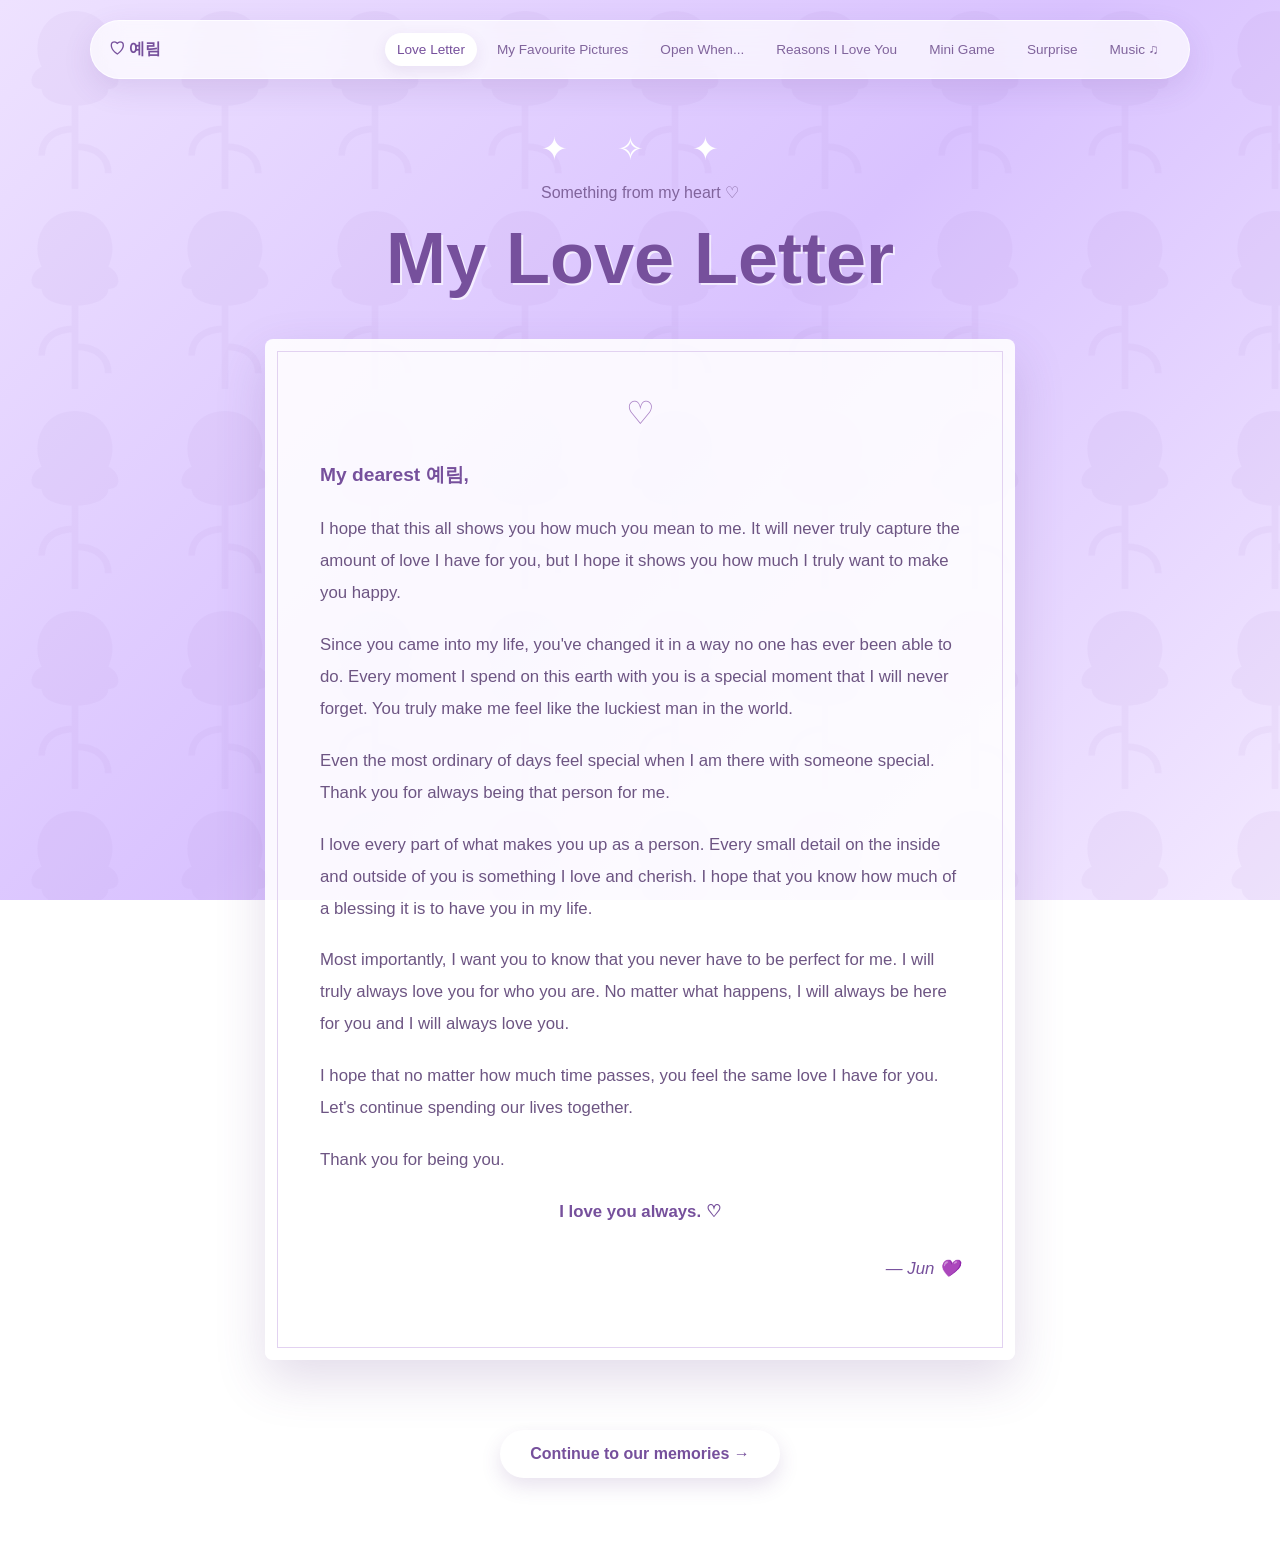
==== commit 4874046b: "Fix navigation links and improve HTML formatting Updated navigation links and corrected HTML structu" ====
--- a/love-letter.html
+++ b/love-letter.html
@@ -30,6 +30,7 @@
             <a href="pictures.html">My Favourite Pictures</a>
             <a href="open-when.html">Open When...</a>
             <a href="reasons.html">Reasons I Love You</a>
+            <a href="music.html">Mini Game</a>
             <a href="surprise.html">Surprise</a>
             <a href="music.html">Music ♫</a>
         </div>
--- a/style.css
+++ b/style.css
@@ -1321,7 +1321,7 @@
     .surprise-message h3 {
         font-size: 2rem;
     }
-
+}
 /* =========================================================
    MUSIC PLAYER — DREAMY PURPLE GLASS STYLE
 ========================================================= */
@@ -1604,3 +1604,130 @@
     }
 }
 
+/* =========================================================
+   QUIZ
+========================================================= */
+
+.quiz-page {
+    display: flex;
+    justify-content: center;
+    padding-top: 120px;
+}
+
+.quiz-card {
+    width: 100%;
+    max-width: 600px;
+    height: fit-content;
+    padding: 36px 34px 40px;
+
+    background: rgba(255, 255, 255, 0.88);
+    border-radius: 24px;
+    box-shadow: 0 20px 50px rgba(100, 60, 140, 0.18);
+
+    position: relative;
+    z-index: 2;
+}
+
+.quiz-progress {
+    height: 6px;
+    border-radius: 6px;
+    background: rgba(118, 80, 156, 0.18);
+    overflow: hidden;
+    margin-bottom: 22px;
+}
+
+.quiz-progress-fill {
+    height: 100%;
+    width: 0;
+    border-radius: 6px;
+    background: linear-gradient(90deg, #a980c5, #76509c);
+    transition: width 0.4s ease;
+}
+
+.quiz-question {
+    font-size: 1.4rem;
+    line-height: 1.4;
+    margin: 4px 0 24px;
+}
+
+.quiz-options {
+    display: grid;
+    gap: 12px;
+}
+
+.quiz-card .quiz-option {
+    width: 100%;
+    padding: 14px 18px;
+    border: 2px solid transparent;
+    border-radius: 16px;
+    background: #ffffff;
+    color: #5c4378;
+    font-size: 1rem;
+    font-weight: normal;
+    text-align: left;
+    box-shadow: 0 4px 14px rgba(100, 60, 140, 0.1);
+}
+
+.quiz-card .quiz-option:hover {
+    transform: translateY(-2px);
+    box-shadow: 0 8px 18px rgba(100, 60, 140, 0.16);
+}
+
+.quiz-card .quiz-option:disabled {
+    cursor: default;
+}
+
+.quiz-card .quiz-option:disabled:hover {
+    transform: none;
+}
+
+.quiz-card .quiz-option.correct {
+    background: #efe3ff;
+    border-color: #76509c;
+    color: #76509c;
+    font-weight: bold;
+}
+
+.quiz-card .quiz-option.wrong {
+    background: #ffeaf2;
+    border-color: #e5679b;
+    color: #b0446f;
+}
+
+.quiz-feedback {
+    min-height: 1.7em;
+    margin: 20px 0 6px;
+    line-height: 1.6;
+    color: #6d5583;
+}
+
+.quiz-card .quiz-next {
+    margin-top: 10px;
+}
+
+.quiz-score {
+    font-size: 3rem;
+    margin: 6px 0 12px;
+}
+
+.quiz-message {
+    line-height: 1.7;
+    color: #6d5583;
+    margin-bottom: 10px;
+}
+
+@media (max-width: 850px) {
+    .quiz-page {
+        padding-top: 170px;
+    }
+}
+
+@media (max-width: 550px) {
+    .quiz-card {
+        padding: 28px 20px 32px;
+    }
+
+    .quiz-question {
+        font-size: 1.2rem;
+    }
+}
